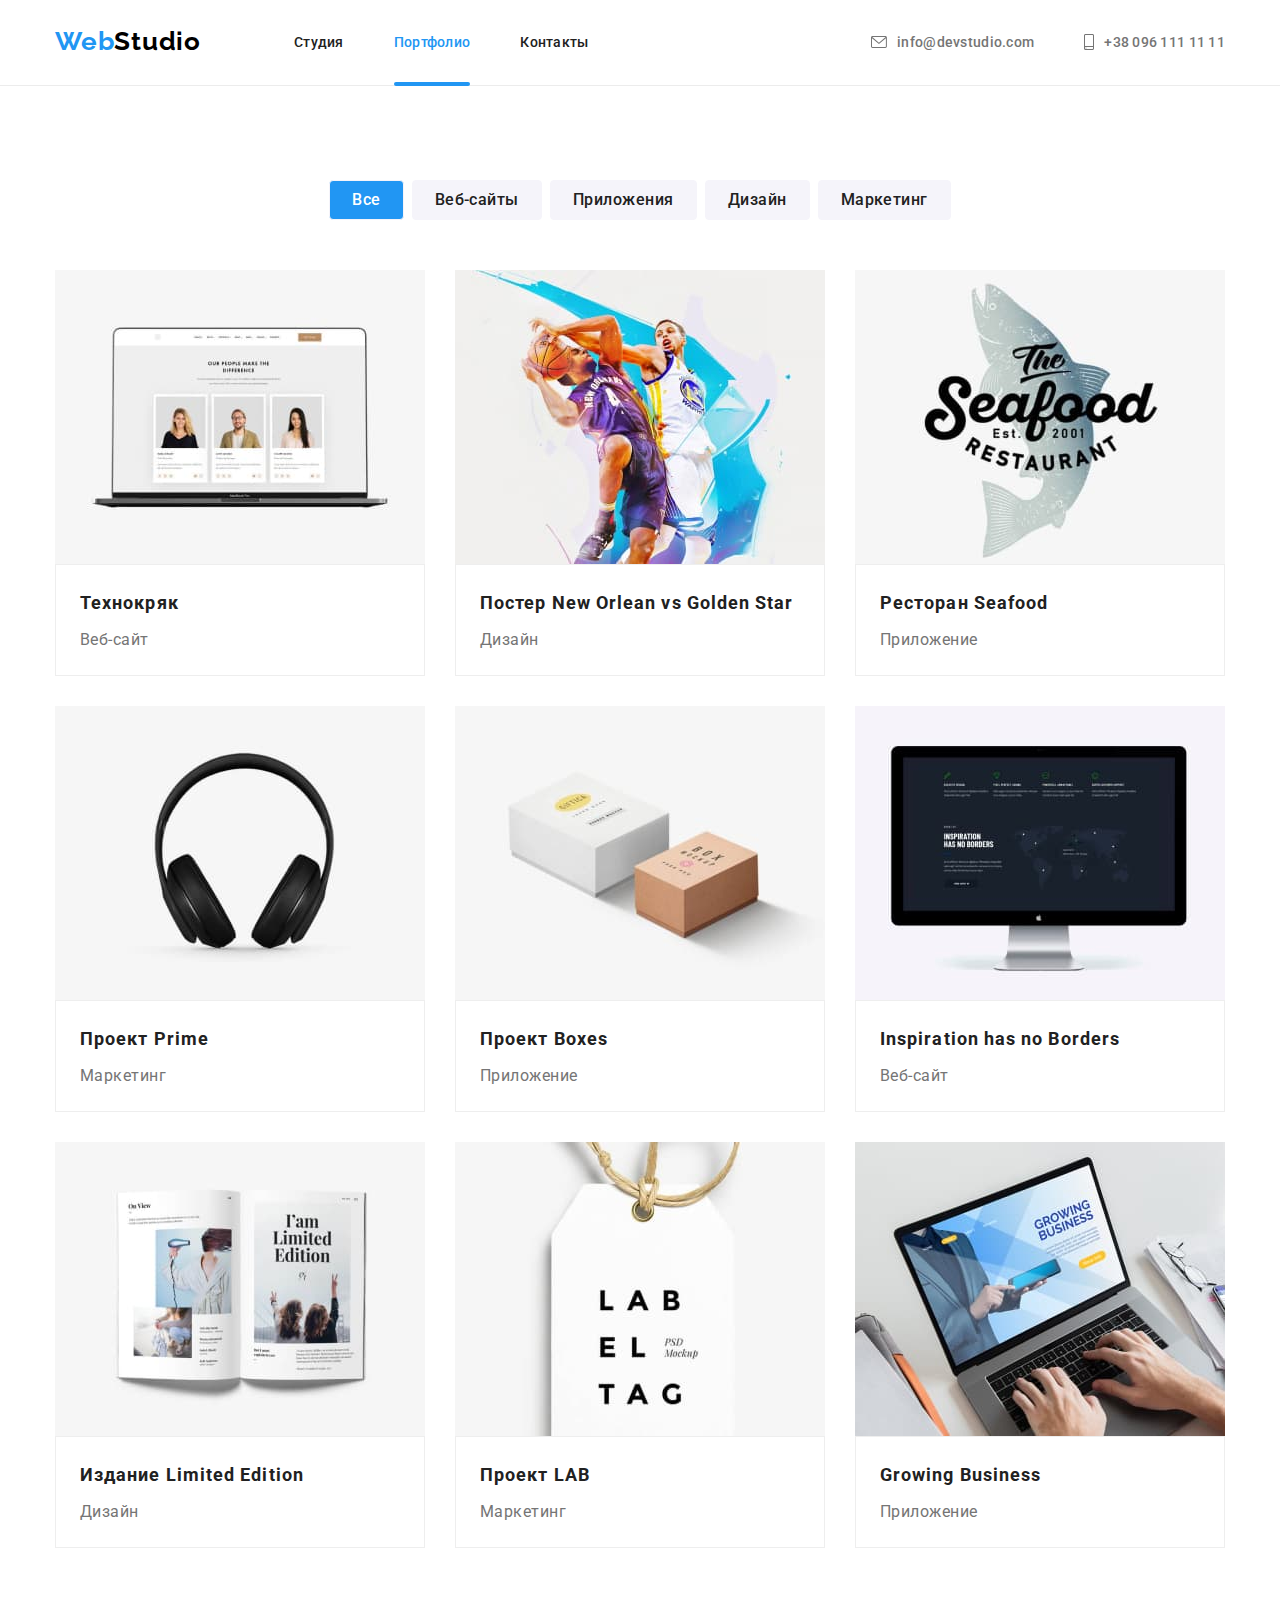
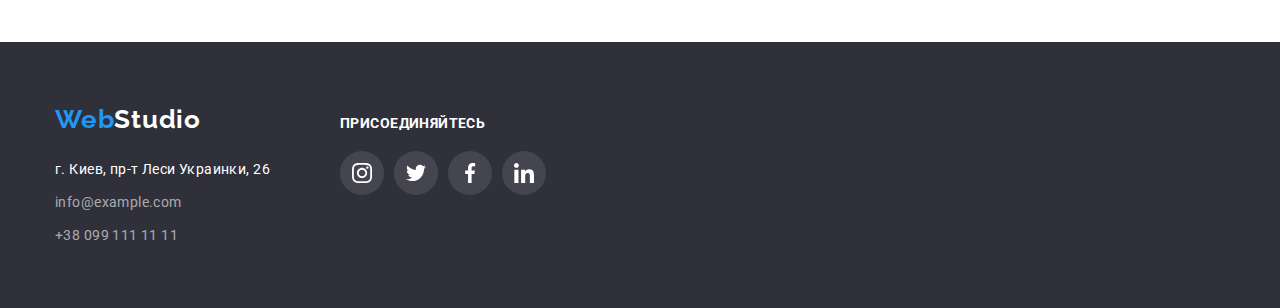
==== portfolio.html @ 83e8ee27 "add elements form & footer form" ====
<!DOCTYPE html>
<html lang="ru">
<head>
    <meta charset="UTF-8">
    <meta http-equiv="X-UA-Compatible" content="IE=edge">
    <meta name="viewport" content="width=device-width, initial-scale=1.0">
    <title>Портфолио</title>
    <link rel="stylesheet" href="https://cdnjs.cloudflare.com/ajax/libs/modern-normalize/1.0.0/modern-normalize.min.css">
    <link rel="preconnect" href="https://fonts.gstatic.com">
    <link href="https://fonts.googleapis.com/css2?family=Raleway:wght@700&family=Roboto:wght@400;500;700;900&display=swap" rel="stylesheet">
    <link rel="stylesheet" href="./css/styles.css">
    
</head>

<body>

    <!-- HEADER-->

    <header class="header">
        <div class="container">
            <nav class="navigation">
                <a class="logo link" href="./index.html">Web<span class="logo-durk-letters">Studio</span></a>
                <ul class="navigation-list list">
                    <li class="navigation-item">
                        <a class="navigation-link link" href="./index.html">Студия</a>
                    </li>
                    <li class="navigation-item">
                        <a class="current navigation-link link" href="./portfolio.html">Портфолио</a>
                    </li>
                    <li class="navigation-item">
                        <a class="navigation-link link" href="">Контакты</a>
                    </li>
                </ul>
            </nav>
            <ul class="contact-list-header list">
                <li class="contact-list-header-item">
                    <a class="contact-link link" href="mailto=info@devstudio.com">
                        <svg class="contact-icon" width="16" height="12">
                            <use href="./images/sprite.svg#icon-envelope"></use>
                        </svg>info@devstudio.com
                    </a>
                </li>
                <li class="contact-list-header-item">
                    <a class="contact-link link" href="tel:+380961111111">
                        <svg class="contact-icon" width="10" height="16">
                            <use href="./images/sprite.svg#icon-smartphone"></use>
                        </svg>+38 096 111 11 11
                    </a>
                </li>
            </ul>
        </div>
    </header>

    <main>

        <!-- single section -->
        <section class="portfolio">
            <div class="container">
                <h1  class="visually-hidden">Портфолио</h1>
                <ul class="portfolio-btn-list list">
                    <li class="portfolio-btn-list-item">
                    <button class="first-btn portfolio-btn currently" type="button">Все</button> 
                    </li>
                    <li class="portfolio-btn-list-item">
                        <button class="portfolio-btn" type="button">Веб-сайты</button>
                    </li>
                    <li class="portfolio-btn-list-item">
                        <button class="portfolio-btn" type="button">Приложения</button>
                    </li>
                    <li class="portfolio-btn-list-item">
                        <button class="portfolio-btn" type="button">Дизайн</button>
                    </li>
                    <li class="portfolio-btn-list-item">
                        <button class="portfolio-btn" type="button">Маркетинг</button>
                    </li>
                </ul>
                <ul class="portfolio-cards-list list">
                    <li class="portfolio-cards-list-item">
                        <a class="portfolio-list-link link" href="">

                            <div class="portfolio-overlay-wrapper">
                                <img src="./images/img-portfolio/img-web-site-technokryk.jpg" alt="" width="370" height="294">
                                <p class="overlay">Технокряк это современная площадка распространения коронавируса. Компании используют эту платформу
                                    для цифрового шпионажа и атак на защищённые сервера конкурентов.</p>
                            </div>
                            
                            <div class="portfolio-cards-list-wrapper">
                                <h2 class="title-link">Технокряк</h2>
                                <p class="description">Веб-сайт</p>
                            </div>
                        </a>
                    </li>
                    <li class="portfolio-cards-list-item">
                        <a class="portfolio-list-link link" href="">
                            <div class="portfolio-overlay-wrapper">
                                <img src="./images/img-portfolio/img-design-poster.jpg" alt="" width="370" height="294">
                                <p class="overlay">Технокряк это современная площадка распространения коронавируса. Компании используют эту платформу
                                    для цифрового шпионажа и атак на защищённые сервера конкурентов.</p>
                            </div>
                            
                            <div class="portfolio-cards-list-wrapper">
                                <h2 class="title-link">Постер <span lang="en">New Orlean vs Golden Star</span></h2>
                                <p class="description">Дизайн</p>
                            </div>
                        </a>
                    </li>
                    <li class="portfolio-cards-list-item">
                        <a class="portfolio-list-link link" href="">
                            <div class="portfolio-overlay-wrapper">
                                <img src="./images/img-portfolio/img-attachment-restorant-seafood.jpg" alt="" width="370" height="294">
                                <p class="overlay">Технокряк это современная площадка распространения коронавируса. Компании используют эту платформу
                                    для цифрового шпионажа и атак на защищённые сервера конкурентов.</p>
                            </div>
                            
                            <div class="portfolio-cards-list-wrapper">
                                <h2 class="title-link">Ресторан <span lang="en">Seafood</span></h2>
                                <p class="description">Приложение</p>
                            </div>
                        </a>
                    </li>
                    <li class="portfolio-cards-list-item">
                        <a class="portfolio-list-link link" href="">
                            <div class="portfolio-overlay-wrapper">
                                <img src="./images/img-portfolio/img-marketing-project-prime.jpg" alt="" width="370" height="294">
                                <p class="overlay">Технокряк это современная площадка распространения коронавируса. Компании используют эту платформу
                                    для цифрового шпионажа и атак на защищённые сервера конкурентов.</p>
                            </div>
                            
                            <div class="portfolio-cards-list-wrapper">
                                <h2 class="title-link">Проект <span lang="en">Prime</span></h2>
                                <p class="description">Маркетинг</p>
                            </div>
                        </a>
                    </li>
                    <li class="portfolio-cards-list-item">
                        <a class="portfolio-list-link link" href="">
                            <div class="portfolio-overlay-wrapper">
                                <img src="./images/img-portfolio/img-attachment-project-boxes.jpg" alt="" width="370" height="294">
                                <p class="overlay">Технокряк это современная площадка распространения коронавируса. Компании используют эту платформу
                                    для цифрового шпионажа и атак на защищённые сервера конкурентов.</p>
                            </div>
                            
                            <div class="portfolio-cards-list-wrapper">
                                <h2 class="title-link">Проект <span lang="en">Boxes</span></h2>
                                <p class="description">Приложение</p>
                            </div>
                        </a>
                    </li>
                    <li class="portfolio-cards-list-item">
                        <a class="portfolio-list-link link" href="">
                            <div class="portfolio-overlay-wrapper">
                                <img src="./images/img-portfolio/img-web-site-inspiration.jpg" alt="" width="370" height="294">
                                <p class="overlay">Технокряк это современная площадка распространения коронавируса. Компании используют эту платформу
                                    для цифрового шпионажа и атак на защищённые сервера конкурентов.</p>
                            </div>
                            
                            <div class="portfolio-cards-list-wrapper">
                                <h2 class="title-link" lang="en">Inspiration has no Borders</h2>
                                <p class="description">Веб-сайт</p>
                            </div>
                        </a>
                    </li>
                    <li class="portfolio-cards-list-item">
                        <a class="portfolio-list-link link" href="">
                            <div class="portfolio-overlay-wrapper">
                                <img src="./images/img-portfolio/img-design-limited-edition.jpg" alt="" width="370" height="294">
                                <p class="overlay">Технокряк это современная площадка распространения коронавируса. Компании используют эту платформу
                                    для цифрового шпионажа и атак на защищённые сервера конкурентов.</p>
                            </div>
                            
                            <div class="portfolio-cards-list-wrapper">
                                <h2 class="title-link">Издание <span lang="en">Limited Edition</span></h2>
                                <p class="description">Дизайн</p>
                            </div>
                        </a>
                    </li>
                    <li class="portfolio-cards-list-item">
                        <a class="portfolio-list-link link" href="">
                            <div class="portfolio-overlay-wrapper">
                                <img src="./images/img-portfolio/img-marketing-lab.jpg" alt="" width="370" height="294">
                                <p class="overlay">Технокряк это современная площадка распространения коронавируса. Компании используют эту платформу
                                    для цифрового шпионажа и атак на защищённые сервера конкурентов.</p>
                            </div>
                            
                            <div class="portfolio-cards-list-wrapper">
                                <h2 class="title-link">Проект <span lang="en">LAB</span></h2>
                                <p class="description">Маркетинг</p>
                            </div>
                        </a>
                    </li>
                    <li class="portfolio-cards-list-item">
                        <a class="portfolio-list-link link" href="">
                            <div class="portfolio-overlay-wrapper">
                                <img src="./images/img-portfolio/img-attachment-growing-business.jpg" alt="" width="370" height="294">
                                <p class="overlay">Технокряк это современная площадка распространения коронавируса. Компании используют эту платформу
                                    для цифрового шпионажа и атак на защищённые сервера конкурентов.</p>
                            </div>
                            
                            <div class="portfolio-cards-list-wrapper">
                                <h2 class="title-link" lang="en">Growing Business</h2>
                                <p class="description">Приложение</p>
                            </div>
                        </a>
                    </li>
                </ul>
            </div>  
        </section>
    </main>

    <!-- FOOTER-->
    
    <footer class="footer">
        <div class="main-footer-container container">
            <div class="container-footer-address">
                <a class="logo-footer link" href="./index.html">Web<span class="logo-light-letters">Studio</span></a>
                <address class="address">
                    <ul class="contact-list list">
                        <li class="contact-list-item">
                            <a class="contact-list-link contact-list-link-address link"
                                href="https://goo.gl/maps/tsdU5EEPxmvVZAaJ6" target="_blank" rel="noopener noreferrer">г. Киев,
                                пр-т Леси Украинки, 26
                            </a>
                        </li>
                        <li class="contact-list-item">
                            <a class="contact-list-link link" href="mailto:info@example.com" lang="en">info@example.com</a>
                        </li>
                        <li class="contact-list-item">
                            <a class="contact-list-link link" href="tel:+380991111111">+38 099 111 11 11</a>
                        </li>
                    </ul>
                </address>
            </div>
            <div class="container-footer-icons">
                <p class="join">Присоединяйтесь</p>
                <ul class="footer-list-icon list">
                    <li class="footer-item-icon">
                        <a href="" class="footer-list-link link">
                            <svg class="footer-icon" width="20" height="20">
                                <use href="./images/sprite.svg#icon-instagram"></use>
                            </svg>
                        </a>
                    </li>
                    <li class="footer-item-icon">
                        <a href="" class="footer-list-link link">
                            <svg class="footer-icon" width="20" height="20">
                                <use href="./images/sprite.svg#icon-twitter"></use>
                            </svg>
                        </a>
                    </li>
                    <li class="footer-item-icon">
                        <a href="" class="footer-list-link link">
                            <svg class="footer-icon" width="20" height="20">
                                <use href="./images/sprite.svg#icon-facebook"></use>
                            </svg>
                        </a>
                    </li>
                    <li class="footer-item-icon">
                        <a href="" class="footer-list-link link">
                            <svg class="footer-icon" width="20" height="20">
                                <use href="./images/sprite.svg#icon-linkedin"></use>
                            </svg>
                        </a>
                    </li>
                </ul>
            </div>
        
        </div>
    </footer>
    
</body>
</html>
---- css/styles.css ----
:root {
  --main-font: 'Roboto', sans-serif;
  --secondary-font: 'Raleway', sans-serif;
  --accent-color: #2196f3;
  --main-color: #757575;
  --second-color: #212121;
  --main-lite-color: #ffffff;
  --main-dark-color: #000000;
  --transparant-color: rgba(255, 255, 255, 0.6);
  --bckg-button-color: #188ce8;
  --bckg-btn-color: #f5f4fa;
  --background-section-footer: #2f303a;
  --border-color: #eeeeee;
  --border-header: #ececec;
  --icon-main-color: #afb1b8;
  --background-hero-color: #c4c4c4;
  --timing-function: cubic-bezier(0.4, 0, 0.2, 1);
}

body {
  font-family: var(--main-font), var(--secondary-font);
  color: var(--main-color);
}

h1,
h2,
h3,
h4,
p {
  margin: 0;
}

ul,
ol {
  margin: 0;
  padding: 0;
}

img {
  display: block;
  max-width: 100%;
  height: auto;
}

.link {
  text-decoration: none;
}

.list {
  list-style: none;
}

.address {
  font-style: normal;
}

.container {
  width: 1200px;
  margin: 0 auto;
  padding-left: 15px;
  padding-right: 15px;
}

/* ============= COMPONENTS ============= */

.visually-hidden {
  position: absolute !important;
  clip: rect(1px 1px 1px 1px); /* IE6, IE7 */
  clip: rect(1px, 1px, 1px, 1px);
  padding: 0 !important;
  border: 0 !important;
  height: 1px !important;
  width: 1px !important;
  overflow: hidden;
}

/* ============= END COMPONENTS ============= */

/* ============= HEADER ============= */

.header {
  border-bottom: 1px solid var(--border-header);
}

.header > .container {
  display: flex;
  align-items: center;
  justify-content: space-between;
}

.navigation,
.navigation-list,
.contact-list-header {
  display: flex;
  align-items: center;
}

.navigation-item:not(:last-child),
.contact-list-header-item:not(:last-child) {
  margin-right: 50px;
}

.logo {
  font-family: var(--secondary-font);
  font-weight: 700;
  font-size: 26px;
  line-height: 1.38;
  letter-spacing: 0.03em;
  color: var(--accent-color);
  display: inline-block;
  margin-right: 93px;
  padding-top: 24px;
  padding-bottom: 25px;
  animation-duration: 1000ms;
}

.logo-durk-letters {
  color: var(--main-dark-color);
}

.navigation-link {
  font-weight: 500;
  font-size: 14px;
  line-height: 1.17;
  letter-spacing: 0.02em;
  color: var(--second-color);
  display: block;
  padding-top: 32px;
  padding-bottom: 32px;
  transition: color 250ms var(--timing-function);
}

.contact-link {
  font-weight: 500;
  font-size: 14px;
  line-height: 1.17;
  letter-spacing: 0.02em;
  color: var(--main-color);
  display: flex;
  align-items: center;
  padding-top: 32px;
  padding-bottom: 32px;
  transition: color 250ms var(--timing-function);
}

.current,
.navigation-link:hover,
.navigation-link:focus,
.contact-link:hover,
.contact-link:focus {
  color: var(--accent-color);
}

.contact-icon {
  fill: currentColor;
  margin-right: 10px;
}

.navigation-item {
  position: relative;
}

.current::after {
  content: '';
  position: absolute;
  bottom: -3px;
  left: 0;
  width: 100%;
  height: 4px;
  background-color: var(--accent-color);
  border-radius: 2px;
}

/* ============= END HEADER ============= */

/* ============= HERO  ============= */
.modal-btn {
  font-family: inherit;
  min-width: 200px;
  font-weight: 700;
  font-size: 16px;
  line-height: 1.88;
  text-align: center;
  letter-spacing: 0.06em;
  cursor: pointer;
  color: var(--main-lite-color);
  background-color: var(--accent-color);
  border: 1px solid var(--accent-color);
  border-radius: 4px;
  padding: 10px 32px;
  transition: background-color 250ms var(--timing-function),
    box-shadow 250ms var(--timing-function);
}

.modal-btn:hover,
.modal-btn:focus,
.modal-btn:active {
  background-color: var(bckg-button-color);
  box-shadow: 0px 4px 4px rgba(0, 0, 0, 0.15);
}

.hero {
  padding-top: 200px;
  padding-bottom: 200px;
  text-align: center;
  background-color: var(--background-hero-color);
  background-image: linear-gradient(
      rgba(47, 48, 58, 0.4),
      rgba(47, 48, 58, 0.4)
    ),
    url('../images/hero/bg.jpg');
  background-repeat: no-repeat;
  background-size: cover;
}

.hero-title {
  font-weight: 900;
  font-size: 44px;
  line-height: 1.36;
  text-align: center;
  letter-spacing: 0.06em;
  text-transform: uppercase;
  color: var(--main-lite-color);
  width: 696px;
  margin: 0 auto 30px;
}
/* ============= END HERO  ============= */

/* ============= About US  ============= */

.about {
  padding-top: 94px;
  padding-bottom: 94px;
}

.about-dscrptn {
  font-size: 14px;
  line-height: 1.71;
  letter-spacing: 0.03em;
}

.about-list-title {
  text-transform: uppercase;
  font-weight: 700;
  font-size: 14px;
  line-height: 1.17;
  letter-spacing: 0.03em;
  color: var(--second-color);
  margin-bottom: 10px;
}

.about-list {
  display: flex;
  flex-wrap: wrap;
  margin-left: -30px;
  margin-top: -30px;
}

.about-list-item {
  flex-basis: calc(100% / 4 - 30px);
  margin-left: 30px;
  margin-top: 30px;
}

.about-container-icon {
  display: flex;
  align-items: center;
  justify-content: center;
  width: 270px;
  height: 120px;
  background: var(--bckg-btn-color);
  border-radius: 4px;
  margin-bottom: 30px;
}

/* ============= END About US  ============= */

/* ============= Our occupation  ============= */
.occupation {
  padding-bottom: 94px;
}

.occupation-title {
  font-weight: 700;
  font-size: 36px;
  line-height: 1.17;
  text-align: center;
  letter-spacing: 0.03em;
  color: var(--second-color);
  margin-bottom: 50px;
}

.occupation-list {
  display: flex;
  flex-wrap: wrap;
  margin-left: -30px;
  margin-top: -30px;
}

.occupation-list-item {
  position: relative;
  flex-basis: calc(100% / 3 - 30px);
  margin-left: 30px;
  margin-top: 30px;
}

.occupation-caption {
  position: absolute;
  bottom: 0;
  right: 0;
  /*padding-top: 27px;
  padding-bottom: 27px;*/
  display: flex;
  align-items: center;
  justify-content: center;
  height: 70px;
  width: 100%;
  font-weight: 700;
  font-size: 14px;
  line-height: 1.14;
  text-align: center;
  letter-spacing: 0.03em;
  text-transform: uppercase;
  color: var(--main-lite-color);
  background: rgba(47, 48, 58, 0.8);
}

/* ============= END Our occupation  ============= */

/* ============= Development team ============= */
.development-team {
  background-color: var(--bckg-btn-color);
  padding-top: 94px;
  padding-bottom: 94px;
}

.title-development-team {
  font-weight: 700;
  font-size: 36px;
  line-height: 1.17;
  text-align: center;
  letter-spacing: 0.03em;
  color: var(--second-color);
  margin-bottom: 50px;
}

.title-team {
  font-weight: 500;
  font-size: 16px;
  line-height: 1.17;
  letter-spacing: 0.03em;
  color: var(--second-color);
}

.development-dscrptn {
  font-size: 16px;
  line-height: 1.17;
  letter-spacing: 0.03em;
  margin-top: 10px;
}

.development-list {
  display: flex;
  flex-wrap: wrap;
  margin-left: -30px;
  margin-top: -30px;
  text-align: center;
}

.development-list-item {
  flex-basis: calc(100% / 4 - 30px);
  margin-left: 30px;
  margin-top: 30px;
}

.development-wrapper {
  padding: 30px 32px;
  background: var(--main-lite-color);
  box-shadow: 0px 1px 3px rgba(0, 0, 0, 0.12), 0px 1px 1px rgba(0, 0, 0, 0.14),
    0px 2px 1px rgba(0, 0, 0, 0.2);
  border-radius: 0px 0px 4px 4px;
}

.development-list-link {
  display: flex;
  justify-content: center;
  align-items: center;
  width: 44px;
  height: 44px;
  border-radius: 50%;
  color: var(--icon-main-color);
  background-color: var(--main-lite-color);
  transition: background-color 250ms var(--timing-function),
    color 250ms var(--timing-function);
}

.development-list-icon {
  display: flex;
  justify-content: space-evenly;
  align-items: center;
  margin-top: 16px;
}

.development-icon {
  fill: currentColor;
}

.development-list-link:hover,
.development-list-link:focus {
  color: var(--main-lite-color);
  background-color: var(--accent-color);
}

/* ============= END Development team  ============= */

/* ============= Regular customers ============= */

.title-regular-customers {
  font-weight: 700;
  font-size: 36px;
  line-height: 1.17;
  text-align: center;
  letter-spacing: 0.03em;
  color: var(--second-color);
  margin-bottom: 50px;
}

.regular-customers {
  padding-top: 94px;
  padding-bottom: 94px;
}

.customers-list {
  display: flex;
  justify-content: space-between;
}

.customers-list-link {
  display: flex;
  align-items: center;
  justify-content: center;
  color: var(--icon-main-color);
  width: 170px;
  height: 90px;
  border: 1px solid var(--icon-main-color);
  border-radius: 4px;
  transition: color 250ms var(--timing-function),
    border-color 250ms var(--timing-function);
}

.customers-icon {
  display: flex;
  justify-content: center;
  align-items: center;
  fill: currentColor;
}

.customers-list-link:hover,
.customers-list-link:focus {
  color: var(--accent-color);
  border-color: var(--accent-color);
}

/* ============= END Regular customers ============= */

/* ============= PORTFOLIO  ============= */
/* ============= single section ============= */

.portfolio-btn {
  font-family: inherit;
  border: 1px solid var(--bckg-btn-color);
  font-weight: 500;
  font-size: 16px;
  line-height: 1.62;
  letter-spacing: 0.03em;
  padding: 6px 22px;
  cursor: pointer;
  color: var(--second-color);
  background: var(--bckg-btn-color);
  border-radius: 4px;
  transition: background-color 250ms var(--timing-function),
    color 250ms var(--timing-function), box-shadow 250ms var(--timing-function),
    border 250ms var(--timing-function);
}

.portfolio-btn:hover,
.portfolio-btn:focus {
  background-color: var(--accent-color);
  color: var(--main-lite-color);
  box-shadow: 0px 3px 1px rgba(0, 0, 0, 0.1), 0px 1px 2px rgba(0, 0, 0, 0.08),
    0px 2px 2px rgba(0, 0, 0, 0.12);
  border: 1px solid var(--accent-color);
  outline: none;
}

.portfolio-btn-list {
  display: flex;
  flex-wrap: wrap;
  justify-content: center;
  margin-bottom: 50px;
}

.portfolio-btn-list-item:not(:last-child) {
  margin-right: 8px;
}

.title-link {
  font-weight: 700;
  font-size: 18px;
  line-height: 2;
  letter-spacing: 0.06em;
  color: var(--second-color);
}

.description {
  font-size: 16px;
  line-height: 1.88;
  letter-spacing: 0.03em;
  color: var(--main-color);
}

.portfolio-cards-list {
  display: flex;
  flex-wrap: wrap;
  margin-left: -30px;
  margin-top: -30px;
}

.portfolio-cards-list-item {
  flex-basis: calc(100% / 3 - 30px);
  margin-left: 30px;
  margin-top: 30px;
}

.portfolio-cards-list-wrapper {
  padding: 20px 24px;
  border: 1px solid var(--border-color);
  box-sizing: border-box;
}

.description {
  margin-top: 4px;
}

.portfolio {
  padding-top: 94px;
  padding-bottom: 94px;
}

.portfolio-list-link {
  display: block;
  transition: box-shadow 250ms var(--timing-function);
}

.portfolio-list-link:hover,
.portfolio-list-link:focus {
  box-shadow: 0px 1px 1px rgba(0, 0, 0, 0.12), 0px 4px 4px rgba(0, 0, 0, 0.06),
    1px 4px 6px rgba(0, 0, 0, 0.16);
}

.currently {
  background-color: var(--accent-color);
  color: var(--main-lite-color);
}

.portfolio-overlay-wrapper {
  position: relative;
  overflow: hidden;
}

.overlay {
  position: absolute;
  top: 0;
  left: 0;
  padding: 63px 24px;
  height: 100%;
  font-size: 18px;
  line-height: 1.56;
  letter-spacing: 0.03em;
  color: var(--main-lite-color);
  background-color: transparent;
  transform: translateY(100%);
  transition: transform 250ms var(--timing-function),
    background-color 250ms var(--timing-function);
}

.portfolio-list-link:hover .overlay,
.portfolio-list-link:focus .overlay {
  transform: translateY(0%);
  background-color: rgba(33, 150, 243, 0.9);
}

/* ============= END PORTFOLIO  ============= */

/* ============= FOOTER CONTACT INFORMATION ============= */

footer {
  background: var(--background-section-footer);
  padding-top: 60px;
  padding-bottom: 60px;
}

.logo-footer {
  font-family: var(--secondary-font);
  font-weight: 700;
  font-size: 26px;
  line-height: 1.38;
  letter-spacing: 0.03em;
  color: var(--accent-color);
  display: inline-block;
  margin-bottom: 20px;
}

.contact-list-link {
  display: block;
  font-size: 14px;
  line-height: 1.71;
  letter-spacing: 0.03em;
  color: var(--transparant-color);
  transition: color 250ms var(--timing-function);
}

.contact-list-link:hover,
.contact-list-link:focus {
  color: var(--accent-color);
}

.contact-list-item:not(:first-child) {
  margin-top: 9px;
}

.main-footer-container {
  display: flex;
  align-items: baseline;
}

.container-footer-address {
  display: block;
  margin-right: 70px;
}

.contact-list-link-address,
.logo-light-letters {
  color: var(--main-lite-color);
}

.join {
  font-weight: 700;
  font-size: 14px;
  line-height: 16px;
  letter-spacing: 0.03em;
  text-transform: uppercase;
  color: var(--main-lite-color);
}

.container-footer-icons {
  box-sizing: border-box;
  display: block;
  min-width: 206px;
  margin-right: 93px;
}

.footer-list-icon {
  display: flex;
  justify-content: space-between;
  align-items: center;
  margin-top: 20px;
}

.footer-item-icon:not(:last-child) {
  margin-right: 10px;
}

.footer-list-link {
  display: flex;
  justify-content: center;
  align-items: center;
  width: 44px;
  height: 44px;
  border-radius: 50%;
  color: var(--main-lite-color);
  background-color: rgba(255, 255, 255, 0.1);
  transition: background-color 250ms var(--timing-function);
}

.footer-icon {
  fill: currentColor;
}

.footer-list-link:hover,
.footer-list-link:focus {
  background-color: var(--accent-color);
}

.footer-subscriber {
  font-weight: 700;
  font-size: 14px;
  line-height: 1.14;
  letter-spacing: 0.03em;
  text-transform: uppercase;
  color: var(--main-lite-color);
  margin-bottom: 20px;
}

.subscriber-container {
  display: flex;
  justify-content: center;
  align-items: center;
}

.footer-form-input {
  margin-right: 12px;
  width: 358px;
  height: 50px;
  border: 1px solid rgba(255, 255, 255, 0.3);
  filter: drop-shadow(0px 4px 4px rgba(0, 0, 0, 0.15));
  border-radius: 4px;
  padding: 15px 16px;
  background-color: transparent;
}

.footer-form-input::placeholder {
  font-size: 16px;
  line-height: 1.25;
  letter-spacing: 0.03em;
  color: rgba(255, 255, 255, 0.6);
}

.footer-form-input:focus {
  color: var(--main-lite-color);
}

.footer-form-icon {
  margin-left: 10px;
}

.footer-btn {
  font-family: inherit;
  min-width: 200px;
  font-weight: 700;
  font-size: 16px;
  line-height: 1.88;
  text-align: center;
  letter-spacing: 0.06em;
  display: flex;
  align-items: center;
  cursor: pointer;
  color: var(--main-lite-color);
  background-color: var(--accent-color);
  border: 1px solid var(--accent-color);
  border-radius: 4px;
  padding-top: 10px;
  padding-bottom: 10px;
  padding-left: 29px;
  padding-right: 28px;
  transition: background-color 250ms var(--timing-function),
    box-shadow 250ms var(--timing-function);
}

.footer-btn:hover,
.footer-btn:focus,
.footer-btn:active {
  background-color: var(bckg-button-color);
  box-shadow: 0px 4px 4px rgba(0, 0, 0, 0.15);
}

/* ============= END FOOTER CONTACT INFORMATION ============= */

/* ============= MODAL WINDOW ============= */

.backdrop {
  position: fixed;
  top: 0;
  left: 0;
  width: 100vw;
  height: 100vh;
  background-color: rgba(0, 0, 0, 0.2);
  transition: opacity 250ms var(--timing-function),
    visibility 250ms var(--timing-function);
}

.modal {
  position: absolute;
  top: 50%;
  left: 50%;
  transform: translate(-50%, -50%);
  width: 528px;
  height: 580px;
  background-color: var(--main-lite-color);
  box-shadow: 0px 1px 3px rgba(0, 0, 0, 0.12), 0px 1px 1px rgba(0, 0, 0, 0.14),
    0px 2px 1px rgba(0, 0, 0, 0.2);
  border-radius: 4px;
}

.modal-close-btn {
  position: absolute;
  top: 8px;
  right: 8px;
  width: 30px;
  height: 30px;
  background: var(--main-lite-color);
  border: 1px solid rgba(0, 0, 0, 0.1);
  border-radius: 50%;
  cursor: pointer;
}

.modal-btn-icon {
  transition: fill 250ms var(--timing-function);
}

.modal-close-btn:hover .modal-btn-icon,
.modal-close-btn:focus .modal-btn-icon {
  fill: var(--accent-color);
}

.is-hidden {
  opacity: 0;
  visibility: hidden;
  pointer-events: none;
}

.modal-form {
  display: flex;
  flex-direction: column;
  padding: 40px 41px;
}

.description-callu {
  font-weight: 700;
  font-size: 20px;
  line-height: 1.15;
  letter-spacing: 0.03em;
  color: var(--second-color);
  text-align: center;
  margin-bottom: 12px;
}

.modal-form-field {
  font-size: 12px;
  line-height: 1.17;
  letter-spacing: 0.01em;
  cursor: pointer;
  margin-bottom: 10px;
}

.last-modal-form-field {
  margin-bottom: 20px;
}

.modal-form-input-wrapper {
  position: relative;
}

.modal-form-input {
  width: 100%;
  height: 40px;
  border: 1px solid rgba(33, 33, 33, 0.2);
  border-radius: 4px;
  padding-left: 42px;
  transition: border-color 250ms var(--timing-function);
}

.modal-form-input:focus {
  outline: none;
  border-color: var(--accent-color);
}

.modal-form-input-wrapper {
  display: block;
  margin-top: 4px;
}

.modal-form-icon {
  position: absolute;
  top: 50%;
  left: 12px;
  transform: translateY(-50%);
  display: block;
  fill: var(--second-color);
  transition: background-color 250ms var(--timing-function);
}

.modal-form-input:focus + .modal-form-icon {
  color: var(--accent-color);
  fill: var(--accent-color);
}

.modal-form-message {
  width: 100%;
  height: 120px;
  border: 1px solid rgba(33, 33, 33, 0.2);
  border-radius: 4px;
  padding: 12px 16px;
  resize: none;
  margin-top: 4px;
  transition: border-color 250ms var(--timing-function);
}

.modal-form-message::placeholder {
  font-size: 12px;
  line-height: 1.17;
  letter-spacing: 0.01em;
  color: rgba(117, 117, 117, 0.5);
}

.modal-form-message:focus {
  outline: none;
  border-color: var(--accent-color);
}

.modal-form-check-desc {
  display: flex;
  font-size: 14px;
  line-height: 1.71;
  letter-spacing: 0.03em;
  align-items: center;
  margin: 0 auto;
  margin-bottom: 30px;
}

.modal-link {
  color: var(--accent-color);
}

.modal-form-check-desc::before {
  display: block;
  content: '';
  background-image: url(../images/frame.svg);
  width: 16px;
  height: 15px;
  cursor: pointer;
  margin-right: 7px;
  background-position: center;
}

.modal-form-term:checked + .modal-form-check-desc::before {
  background-color: var(--accent-color);
  background-image: url('../images/check.svg');
}

.modal-form-term:focus-visible + .modal-form-check-desc::before {
  box-shadow: 0 0 0 2px var(--accent-color);
}

.modal-form-btn {
  min-width: 200px;
  padding: 10px 55px;
  align-self: center;

  font-weight: 600;
  font-size: 16px;
  line-height: 1.87;
  letter-spacing: 0.06em;
  color: var(--main-lite-color);
  background-color: var(--accent-color);
  box-shadow: 0px 4px 4px rgba(0, 0, 0, 0.15);
  border: 1px solid var(--accent-color);
  border-radius: 4px;
  cursor: pointer;

  transition: background-color 250ms var(--timing-function);
}

.modal-form-btn:hover,
.modal-form-btn:focus {
  background-color: var(--bckg-button-color);
}

/* ============= END MODAL WINDOW ============= */
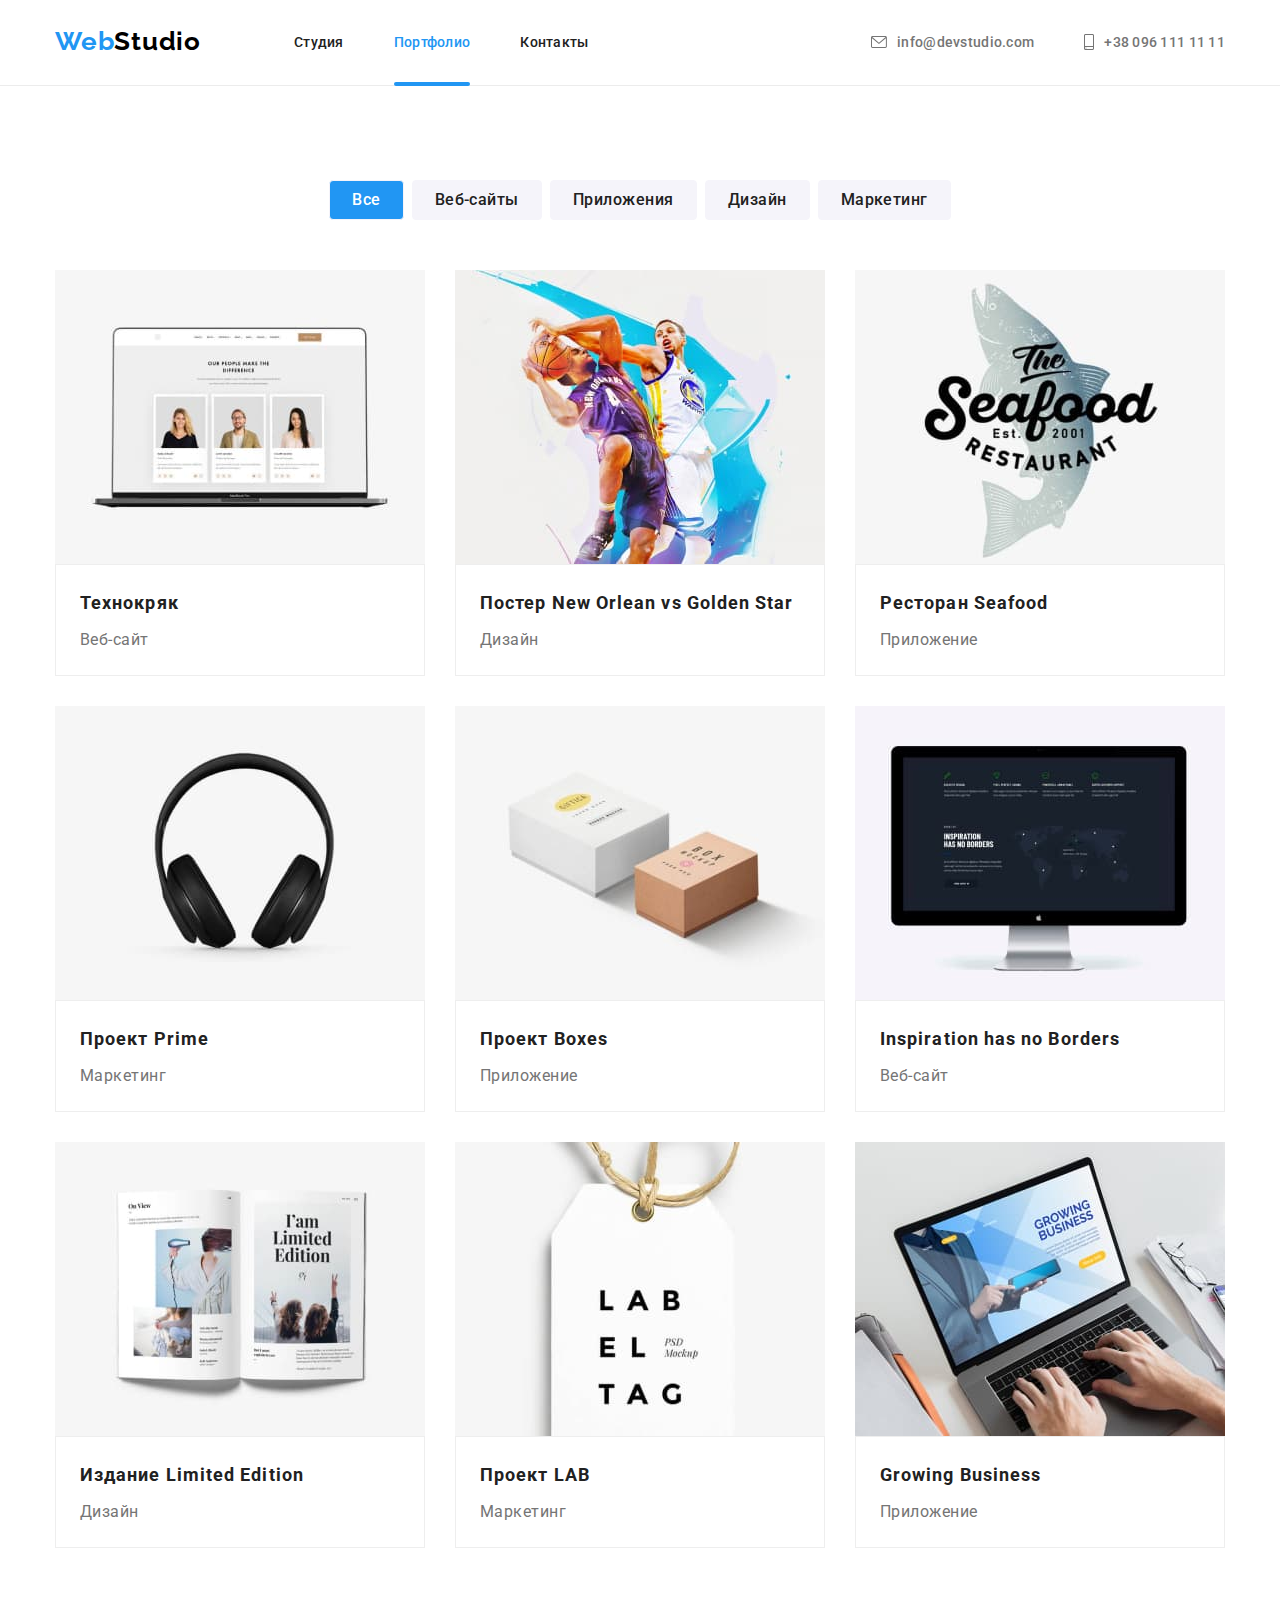
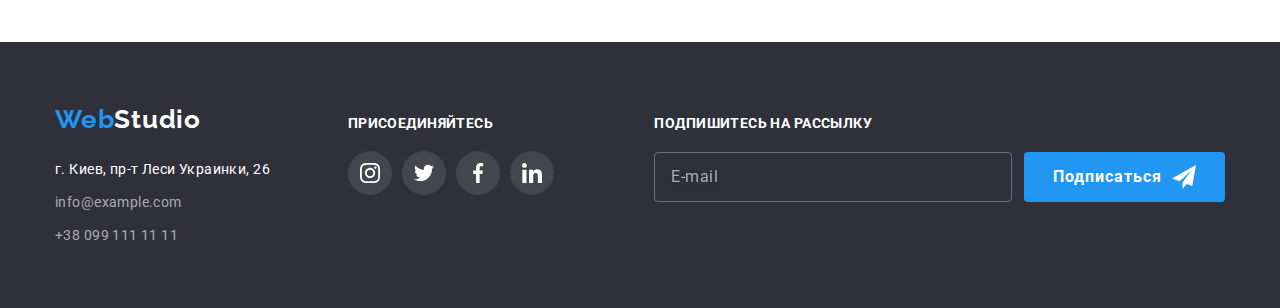
==== commit e58d941b: "add footer form" ====
--- a/portfolio.html
+++ b/portfolio.html
@@ -263,6 +263,20 @@
                     </li>
                 </ul>
             </div>
+            <div>
+                <form action="#" class="footer-form" autocomplete="off">
+                    <p class="footer-subscriber">Подпишитесь на рассылку</p>
+                    <div class="subscriber-container">
+                        <input type="email" name="user-email" placeholder="E-mail" class="footer-form-input" required minlength="5">
+                        <button class="footer-btn" type="submit">Подписаться
+                            <svg class="footer-form-icon" width="24" height="24">
+                                <use href="./images/sprite.svg#icon-send"></use>
+                            </svg>
+                        </button>
+                    </div>
+            
+                </form>
+            </div>
         
         </div>
     </footer>
--- a/css/styles.css
+++ b/css/styles.css
@@ -632,6 +632,7 @@
 .main-footer-container {
   display: flex;
   align-items: baseline;
+  justify-content: space-between;
 }
 
 .container-footer-address {
@@ -717,6 +718,7 @@
   border-radius: 4px;
   padding: 15px 16px;
   background-color: transparent;
+  transition: box-shadow 250ms var(--timing-function);
 }
 
 .footer-form-input::placeholder {
@@ -728,6 +730,7 @@
 
 .footer-form-input:focus {
   color: var(--main-lite-color);
+  box-shadow: drop-shadow(0px 4px 4px rgba(0, 0, 0, 0.15));
 }
 
 .footer-form-icon {
@@ -742,17 +745,15 @@
   line-height: 1.88;
   text-align: center;
   letter-spacing: 0.06em;
+
   display: flex;
   align-items: center;
   cursor: pointer;
   color: var(--main-lite-color);
   background-color: var(--accent-color);
-  border: 1px solid var(--accent-color);
+  border: none;
   border-radius: 4px;
-  padding-top: 10px;
-  padding-bottom: 10px;
-  padding-left: 29px;
-  padding-right: 28px;
+  padding: 10px 29px;
   transition: background-color 250ms var(--timing-function),
     box-shadow 250ms var(--timing-function);
 }
